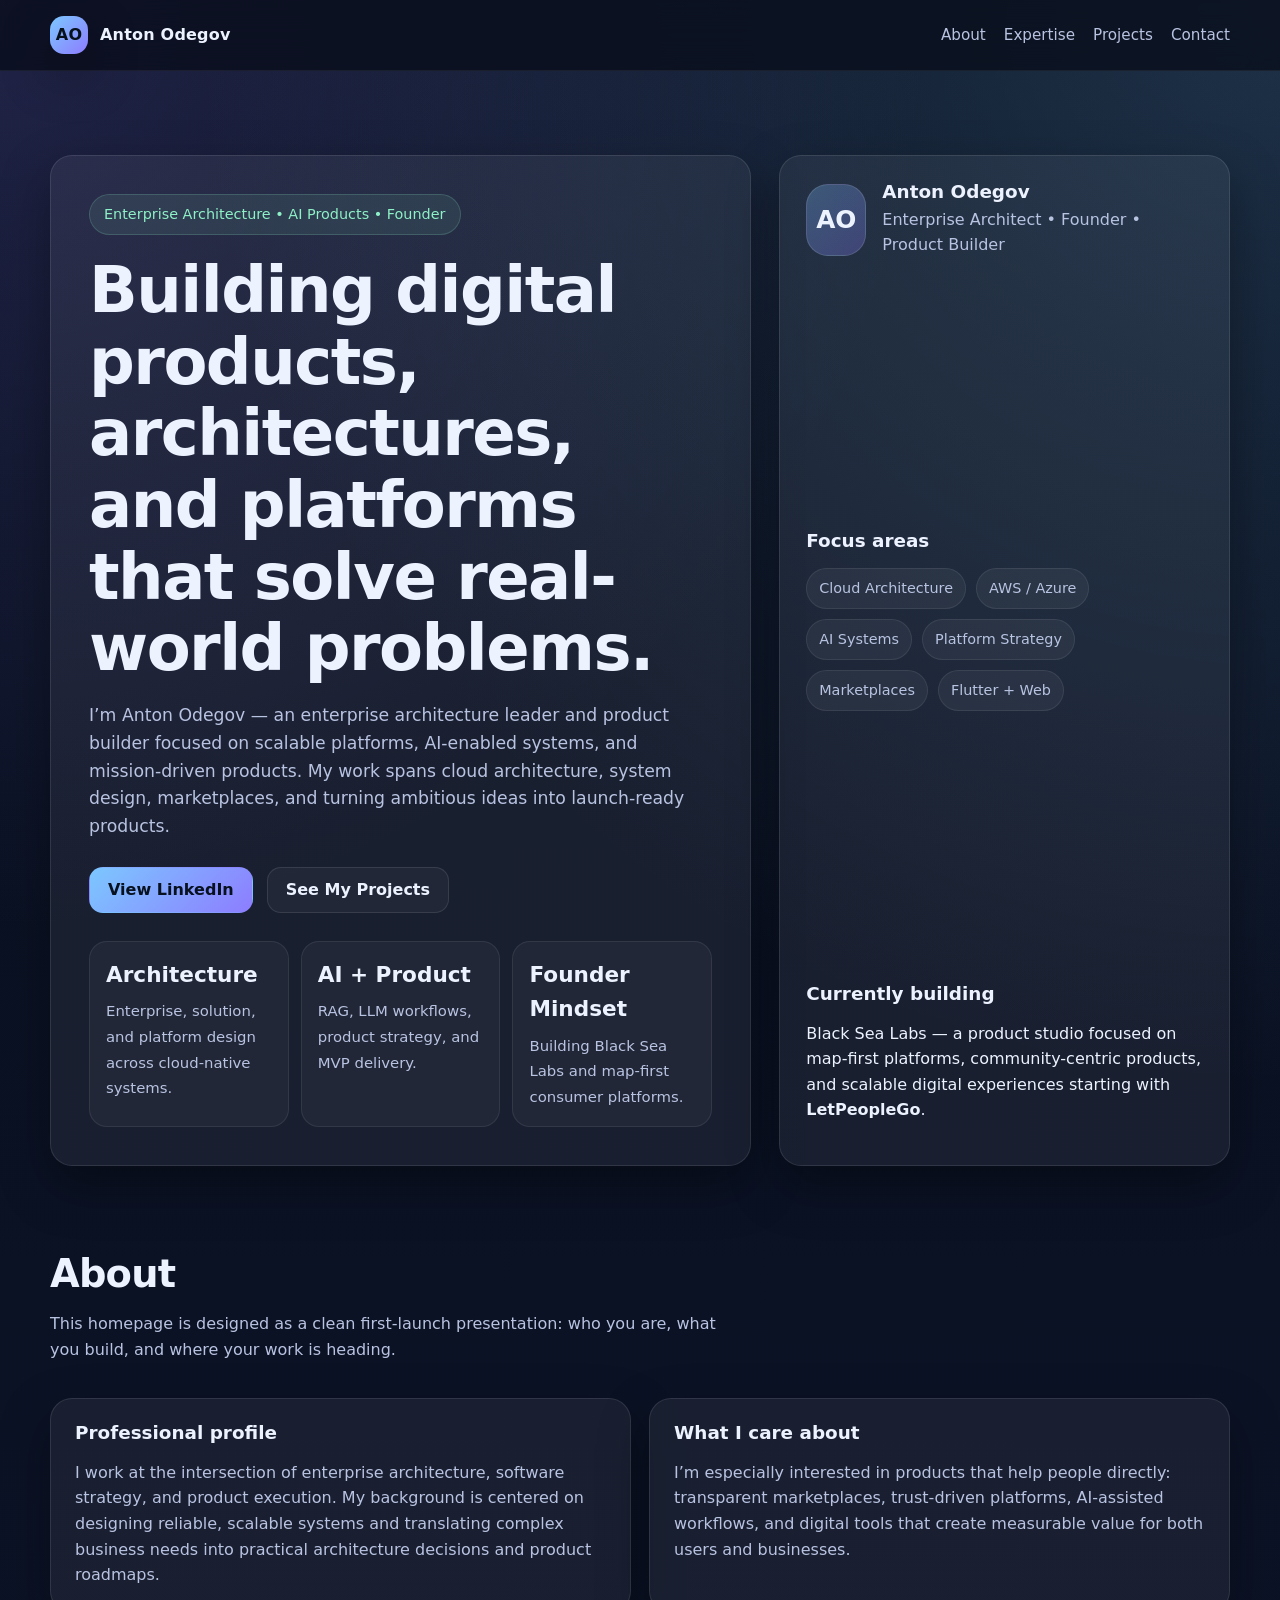
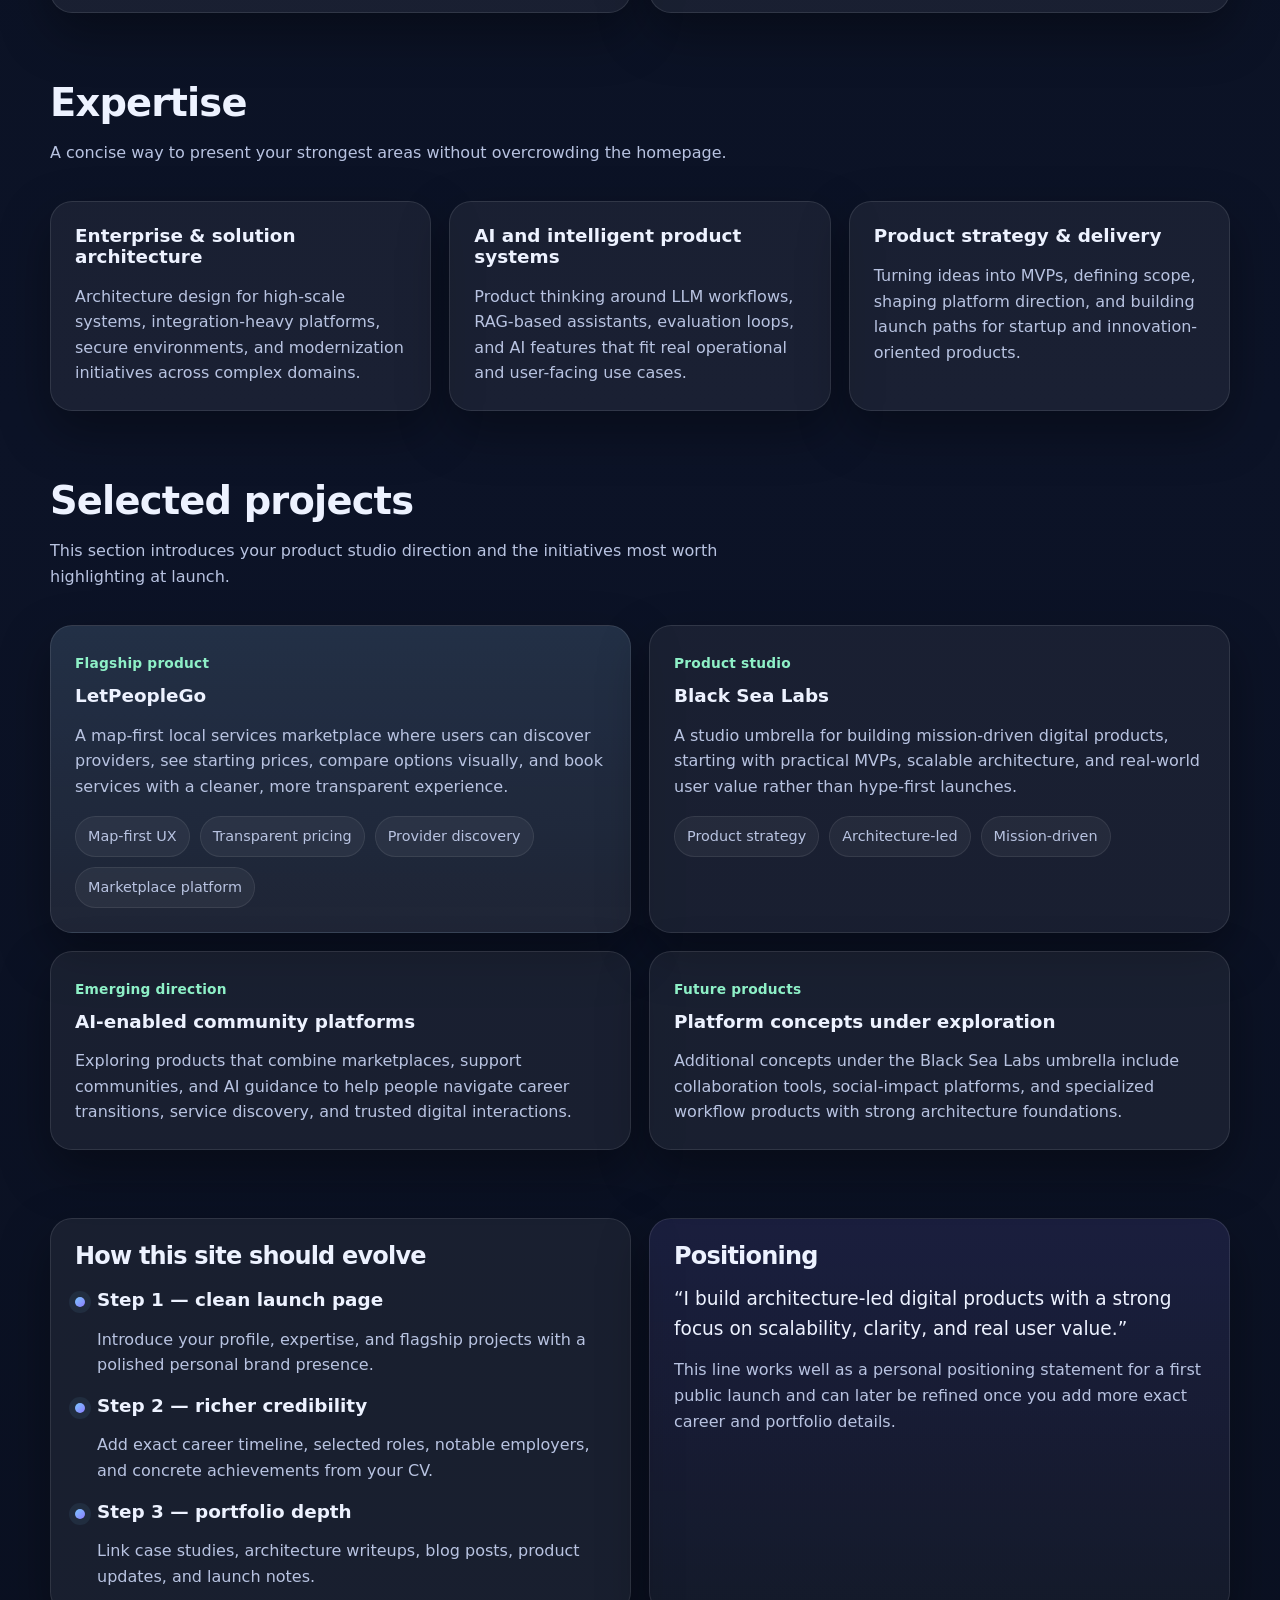
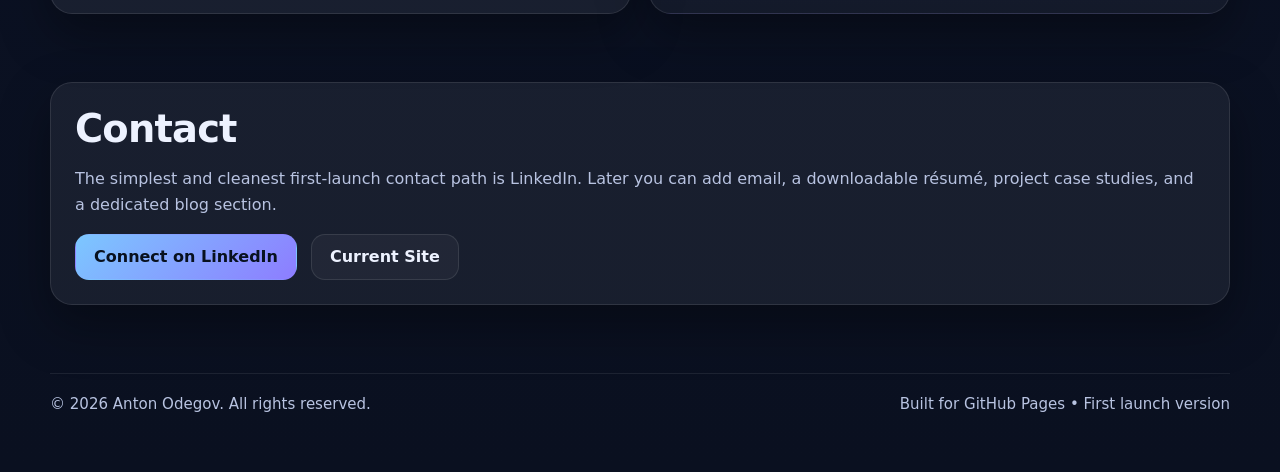
==== index.html @ 36c084df "Add files via upload init" ====
<!DOCTYPE html>
<html lang="en">
<head>
  <meta charset="UTF-8" />
  <meta name="viewport" content="width=device-width, initial-scale=1.0" />
  <title>Anton Odegov — Enterprise Architect • Founder • Product Builder</title>
  <meta name="description" content="Personal website of Anton Odegov — Enterprise Architect, product builder, and founder of Black Sea Labs." />
  <style>
    :root {
      --bg: #0b1020;
      --bg-soft: #111832;
      --card: rgba(255,255,255,0.06);
      --card-border: rgba(255,255,255,0.1);
      --text: #edf2ff;
      --muted: #b8c3e1;
      --accent: #7cc7ff;
      --accent-2: #8d7dff;
      --success: #8ef0c7;
      --shadow: 0 20px 50px rgba(0,0,0,0.35);
      --max: 1180px;
      --radius: 22px;
    }

    * { box-sizing: border-box; }
    html { scroll-behavior: smooth; }
    body {
      margin: 0;
      font-family: Inter, ui-sans-serif, system-ui, -apple-system, BlinkMacSystemFont, "Segoe UI", sans-serif;
      background:
        radial-gradient(circle at top right, rgba(124,199,255,0.18), transparent 28%),
        radial-gradient(circle at top left, rgba(141,125,255,0.18), transparent 24%),
        linear-gradient(180deg, #09101f 0%, #0c1327 55%, #0a1020 100%);
      color: var(--text);
      line-height: 1.6;
    }

    a { color: inherit; text-decoration: none; }
    img { max-width: 100%; display: block; }

    .wrap { width: min(var(--max), calc(100% - 32px)); margin: 0 auto; }

    .nav {
      position: sticky;
      top: 0;
      z-index: 30;
      backdrop-filter: blur(16px);
      background: rgba(8, 12, 24, 0.72);
      border-bottom: 1px solid rgba(255,255,255,0.06);
    }

    .nav-inner {
      display: flex;
      justify-content: space-between;
      align-items: center;
      padding: 16px 0;
      gap: 16px;
    }

    .brand {
      display: flex;
      align-items: center;
      gap: 12px;
      font-weight: 700;
      letter-spacing: 0.2px;
    }

    .brand-badge {
      width: 38px;
      height: 38px;
      border-radius: 14px;
      display: grid;
      place-items: center;
      background: linear-gradient(135deg, var(--accent), var(--accent-2));
      color: #06111c;
      font-weight: 900;
      box-shadow: var(--shadow);
    }

    .nav-links {
      display: flex;
      flex-wrap: wrap;
      gap: 18px;
      color: var(--muted);
      font-size: 0.95rem;
    }

    .hero {
      padding: 84px 0 52px;
    }

    .hero-grid {
      display: grid;
      grid-template-columns: 1.4fr 0.9fr;
      gap: 28px;
      align-items: stretch;
    }

    .hero-copy,
    .hero-card,
    .section-card,
    .project-card,
    .quote-card,
    .timeline,
    .contact-card {
      background: var(--card);
      border: 1px solid var(--card-border);
      border-radius: var(--radius);
      box-shadow: var(--shadow);
    }

    .hero-copy {
      padding: 38px;
    }

    .eyebrow {
      display: inline-flex;
      align-items: center;
      gap: 10px;
      padding: 8px 14px;
      border-radius: 999px;
      font-size: 0.9rem;
      color: var(--success);
      background: rgba(142,240,199,0.09);
      border: 1px solid rgba(142,240,199,0.18);
      margin-bottom: 20px;
    }

    h1, h2, h3 { line-height: 1.12; margin: 0 0 16px; }
    h1 { font-size: clamp(2.2rem, 5vw, 4.6rem); letter-spacing: -1.5px; }
    h2 { font-size: clamp(1.6rem, 3vw, 2.5rem); letter-spacing: -0.8px; }
    h3 { font-size: 1.15rem; }

    .lead {
      font-size: 1.08rem;
      color: var(--muted);
      max-width: 62ch;
      margin-bottom: 26px;
    }

    .cta-row {
      display: flex;
      flex-wrap: wrap;
      gap: 14px;
      margin-bottom: 28px;
    }

    .btn {
      display: inline-flex;
      align-items: center;
      justify-content: center;
      gap: 10px;
      min-height: 46px;
      padding: 0 18px;
      border-radius: 14px;
      font-weight: 650;
      transition: 0.22s ease;
      border: 1px solid transparent;
    }

    .btn-primary {
      background: linear-gradient(135deg, var(--accent), var(--accent-2));
      color: #08111f;
    }

    .btn-secondary {
      background: rgba(255,255,255,0.04);
      border-color: rgba(255,255,255,0.1);
      color: var(--text);
    }

    .btn:hover { transform: translateY(-2px); }

    .metric-row {
      display: grid;
      grid-template-columns: repeat(3, 1fr);
      gap: 12px;
    }

    .metric {
      padding: 16px;
      border-radius: 18px;
      background: rgba(255,255,255,0.04);
      border: 1px solid rgba(255,255,255,0.08);
    }

    .metric strong {
      display: block;
      font-size: 1.35rem;
      margin-bottom: 6px;
    }

    .metric span {
      color: var(--muted);
      font-size: 0.93rem;
    }

    .hero-card {
      padding: 26px;
      display: flex;
      flex-direction: column;
      gap: 18px;
      justify-content: space-between;
    }

    .profile-top {
      display: flex;
      align-items: center;
      gap: 16px;
    }

    .avatar {
      width: 72px;
      height: 72px;
      border-radius: 22px;
      display: grid;
      place-items: center;
      font-size: 1.55rem;
      font-weight: 800;
      background: linear-gradient(135deg, rgba(124,199,255,0.28), rgba(141,125,255,0.28));
      border: 1px solid rgba(255,255,255,0.12);
    }

    .muted { color: var(--muted); }

    .tag-list,
    .chips {
      display: flex;
      flex-wrap: wrap;
      gap: 10px;
    }

    .tag,
    .chip {
      padding: 8px 12px;
      border-radius: 999px;
      background: rgba(255,255,255,0.05);
      border: 1px solid rgba(255,255,255,0.08);
      color: var(--muted);
      font-size: 0.9rem;
    }

    section {
      padding: 34px 0;
    }

    .section-head {
      display: flex;
      justify-content: space-between;
      gap: 18px;
      align-items: end;
      margin-bottom: 20px;
    }

    .section-sub {
      max-width: 68ch;
      color: var(--muted);
    }

    .grid-3 {
      display: grid;
      grid-template-columns: repeat(3, 1fr);
      gap: 18px;
    }

    .grid-2 {
      display: grid;
      grid-template-columns: repeat(2, 1fr);
      gap: 18px;
    }

    .section-card,
    .project-card,
    .contact-card,
    .quote-card,
    .timeline {
      padding: 24px;
    }

    .section-card p,
    .project-card p,
    .contact-card p,
    .quote-card p,
    .timeline p {
      color: var(--muted);
      margin: 0;
    }

    .project-card.featured {
      background:
        linear-gradient(180deg, rgba(124,199,255,0.10), rgba(255,255,255,0.03)),
        rgba(255,255,255,0.05);
    }

    .project-card .project-type {
      display: inline-block;
      margin-bottom: 12px;
      color: var(--success);
      font-size: 0.86rem;
      font-weight: 700;
      letter-spacing: 0.2px;
    }

    .timeline-item {
      position: relative;
      padding-left: 22px;
      margin-bottom: 18px;
    }

    .timeline-item:last-child { margin-bottom: 0; }
    .timeline-item::before {
      content: "";
      position: absolute;
      left: 0;
      top: 7px;
      width: 10px;
      height: 10px;
      border-radius: 999px;
      background: linear-gradient(135deg, var(--accent), var(--accent-2));
      box-shadow: 0 0 0 6px rgba(124,199,255,0.08);
    }

    .quote-card {
      background: linear-gradient(180deg, rgba(141,125,255,0.12), rgba(255,255,255,0.04));
    }

    .quote {
      font-size: 1.16rem;
      color: var(--text) !important;
    }

    .footer {
      padding: 34px 0 56px;
      color: var(--muted);
      font-size: 0.94rem;
    }

    .footer-box {
      padding-top: 18px;
      border-top: 1px solid rgba(255,255,255,0.08);
      display: flex;
      justify-content: space-between;
      gap: 18px;
      flex-wrap: wrap;
    }

    @media (max-width: 980px) {
      .hero-grid,
      .grid-3,
      .grid-2 {
        grid-template-columns: 1fr;
      }

      .metric-row {
        grid-template-columns: 1fr;
      }

      .section-head {
        align-items: start;
        flex-direction: column;
      }
    }

    @media (max-width: 640px) {
      .hero { padding-top: 48px; }
      .hero-copy,
      .hero-card,
      .section-card,
      .project-card,
      .quote-card,
      .timeline,
      .contact-card { padding: 20px; }
      .nav-links { display: none; }
      .wrap { width: min(var(--max), calc(100% - 20px)); }
    }
  </style>
</head>
<body>
  <nav class="nav">
    <div class="wrap nav-inner">
      <a href="#top" class="brand">
        <span class="brand-badge">AO</span>
        <span>Anton Odegov</span>
      </a>
      <div class="nav-links">
        <a href="#about">About</a>
        <a href="#expertise">Expertise</a>
        <a href="#projects">Projects</a>
        <a href="#contact">Contact</a>
      </div>
    </div>
  </nav>

  <main id="top">
    <section class="hero">
      <div class="wrap hero-grid">
        <div class="hero-copy">
          <div class="eyebrow">Enterprise Architecture • AI Products • Founder</div>
          <h1>Building digital products, architectures, and platforms that solve real-world problems.</h1>
          <p class="lead">
            I’m Anton Odegov — an enterprise architecture leader and product builder focused on scalable platforms,
            AI-enabled systems, and mission-driven products. My work spans cloud architecture, system design,
            marketplaces, and turning ambitious ideas into launch-ready products.
          </p>
          <div class="cta-row">
            <a class="btn btn-primary" href="https://www.linkedin.com/in/anton-odegov/" target="_blank" rel="noreferrer">View LinkedIn</a>
            <a class="btn btn-secondary" href="#projects">See My Projects</a>
          </div>
          <div class="metric-row">
            <div class="metric">
              <strong>Architecture</strong>
              <span>Enterprise, solution, and platform design across cloud-native systems.</span>
            </div>
            <div class="metric">
              <strong>AI + Product</strong>
              <span>RAG, LLM workflows, product strategy, and MVP delivery.</span>
            </div>
            <div class="metric">
              <strong>Founder Mindset</strong>
              <span>Building Black Sea Labs and map-first consumer platforms.</span>
            </div>
          </div>
        </div>

        <aside class="hero-card">
          <div>
            <div class="profile-top">
              <div class="avatar">AO</div>
              <div>
                <h3 style="margin-bottom:4px;">Anton Odegov</h3>
                <div class="muted">Enterprise Architect • Founder • Product Builder</div>
              </div>
            </div>
          </div>

          <div>
            <h3>Focus areas</h3>
            <div class="tag-list">
              <span class="tag">Cloud Architecture</span>
              <span class="tag">AWS / Azure</span>
              <span class="tag">AI Systems</span>
              <span class="tag">Platform Strategy</span>
              <span class="tag">Marketplaces</span>
              <span class="tag">Flutter + Web</span>
            </div>
          </div>

          <div>
            <h3>Currently building</h3>
            <p>
              Black Sea Labs — a product studio focused on map-first platforms, community-centric products,
              and scalable digital experiences starting with <strong>LetPeopleGo</strong>.
            </p>
          </div>
        </aside>
      </div>
    </section>

    <section id="about">
      <div class="wrap">
        <div class="section-head">
          <div>
            <h2>About</h2>
            <p class="section-sub">
              This homepage is designed as a clean first-launch presentation: who you are, what you build,
              and where your work is heading.
            </p>
          </div>
        </div>

        <div class="grid-2">
          <div class="section-card">
            <h3>Professional profile</h3>
            <p>
              I work at the intersection of enterprise architecture, software strategy, and product execution.
              My background is centered on designing reliable, scalable systems and translating complex business
              needs into practical architecture decisions and product roadmaps.
            </p>
          </div>
          <div class="section-card">
            <h3>What I care about</h3>
            <p>
              I’m especially interested in products that help people directly: transparent marketplaces,
              trust-driven platforms, AI-assisted workflows, and digital tools that create measurable value
              for both users and businesses.
            </p>
          </div>
        </div>
      </div>
    </section>

    <section id="expertise">
      <div class="wrap">
        <div class="section-head">
          <div>
            <h2>Expertise</h2>
            <p class="section-sub">
              A concise way to present your strongest areas without overcrowding the homepage.
            </p>
          </div>
        </div>

        <div class="grid-3">
          <div class="section-card">
            <h3>Enterprise & solution architecture</h3>
            <p>
              Architecture design for high-scale systems, integration-heavy platforms, secure environments,
              and modernization initiatives across complex domains.
            </p>
          </div>
          <div class="section-card">
            <h3>AI and intelligent product systems</h3>
            <p>
              Product thinking around LLM workflows, RAG-based assistants, evaluation loops, and AI features
              that fit real operational and user-facing use cases.
            </p>
          </div>
          <div class="section-card">
            <h3>Product strategy & delivery</h3>
            <p>
              Turning ideas into MVPs, defining scope, shaping platform direction, and building launch paths
              for startup and innovation-oriented products.
            </p>
          </div>
        </div>
      </div>
    </section>

    <section id="projects">
      <div class="wrap">
        <div class="section-head">
          <div>
            <h2>Selected projects</h2>
            <p class="section-sub">
              This section introduces your product studio direction and the initiatives most worth highlighting
              at launch.
            </p>
          </div>
        </div>

        <div class="grid-2">
          <article class="project-card featured">
            <span class="project-type">Flagship product</span>
            <h3>LetPeopleGo</h3>
            <p>
              A map-first local services marketplace where users can discover providers, see starting prices,
              compare options visually, and book services with a cleaner, more transparent experience.
            </p>
            <div class="chips" style="margin-top:16px;">
              <span class="chip">Map-first UX</span>
              <span class="chip">Transparent pricing</span>
              <span class="chip">Provider discovery</span>
              <span class="chip">Marketplace platform</span>
            </div>
          </article>

          <article class="project-card">
            <span class="project-type">Product studio</span>
            <h3>Black Sea Labs</h3>
            <p>
              A studio umbrella for building mission-driven digital products, starting with practical MVPs,
              scalable architecture, and real-world user value rather than hype-first launches.
            </p>
            <div class="chips" style="margin-top:16px;">
              <span class="chip">Product strategy</span>
              <span class="chip">Architecture-led</span>
              <span class="chip">Mission-driven</span>
            </div>
          </article>

          <article class="project-card">
            <span class="project-type">Emerging direction</span>
            <h3>AI-enabled community platforms</h3>
            <p>
              Exploring products that combine marketplaces, support communities, and AI guidance to help people
              navigate career transitions, service discovery, and trusted digital interactions.
            </p>
          </article>

          <article class="project-card">
            <span class="project-type">Future products</span>
            <h3>Platform concepts under exploration</h3>
            <p>
              Additional concepts under the Black Sea Labs umbrella include collaboration tools, social-impact
              platforms, and specialized workflow products with strong architecture foundations.
            </p>
          </article>
        </div>
      </div>
    </section>

    <section>
      <div class="wrap grid-2">
        <div class="timeline">
          <h2 style="font-size:1.5rem; margin-bottom:20px;">How this site should evolve</h2>
          <div class="timeline-item">
            <h3>Step 1 — clean launch page</h3>
            <p>Introduce your profile, expertise, and flagship projects with a polished personal brand presence.</p>
          </div>
          <div class="timeline-item">
            <h3>Step 2 — richer credibility</h3>
            <p>Add exact career timeline, selected roles, notable employers, and concrete achievements from your CV.</p>
          </div>
          <div class="timeline-item">
            <h3>Step 3 — portfolio depth</h3>
            <p>Link case studies, architecture writeups, blog posts, product updates, and launch notes.</p>
          </div>
        </div>

        <div class="quote-card">
          <h2 style="font-size:1.5rem; margin-bottom:14px;">Positioning</h2>
          <p class="quote">
            “I build architecture-led digital products with a strong focus on scalability, clarity, and real user value.”
          </p>
          <p style="margin-top:14px;">
            This line works well as a personal positioning statement for a first public launch and can later be refined
            once you add more exact career and portfolio details.
          </p>
        </div>
      </div>
    </section>

    <section id="contact">
      <div class="wrap">
        <div class="contact-card">
          <h2>Contact</h2>
          <p style="margin-bottom:16px;">
            The simplest and cleanest first-launch contact path is LinkedIn. Later you can add email,
            a downloadable résumé, project case studies, and a dedicated blog section.
          </p>
          <div class="cta-row" style="margin-bottom:0;">
            <a class="btn btn-primary" href="https://www.linkedin.com/in/anton-odegov/" target="_blank" rel="noreferrer">Connect on LinkedIn</a>
            <a class="btn btn-secondary" href="https://mcblacksea.github.io/" target="_blank" rel="noreferrer">Current Site</a>
          </div>
        </div>
      </div>
    </section>
  </main>

  <footer class="footer">
    <div class="wrap footer-box">
      <div>© 2026 Anton Odegov. All rights reserved.</div>
      <div>Built for GitHub Pages • First launch version</div>
    </div>
  </footer>
</body>
</html>
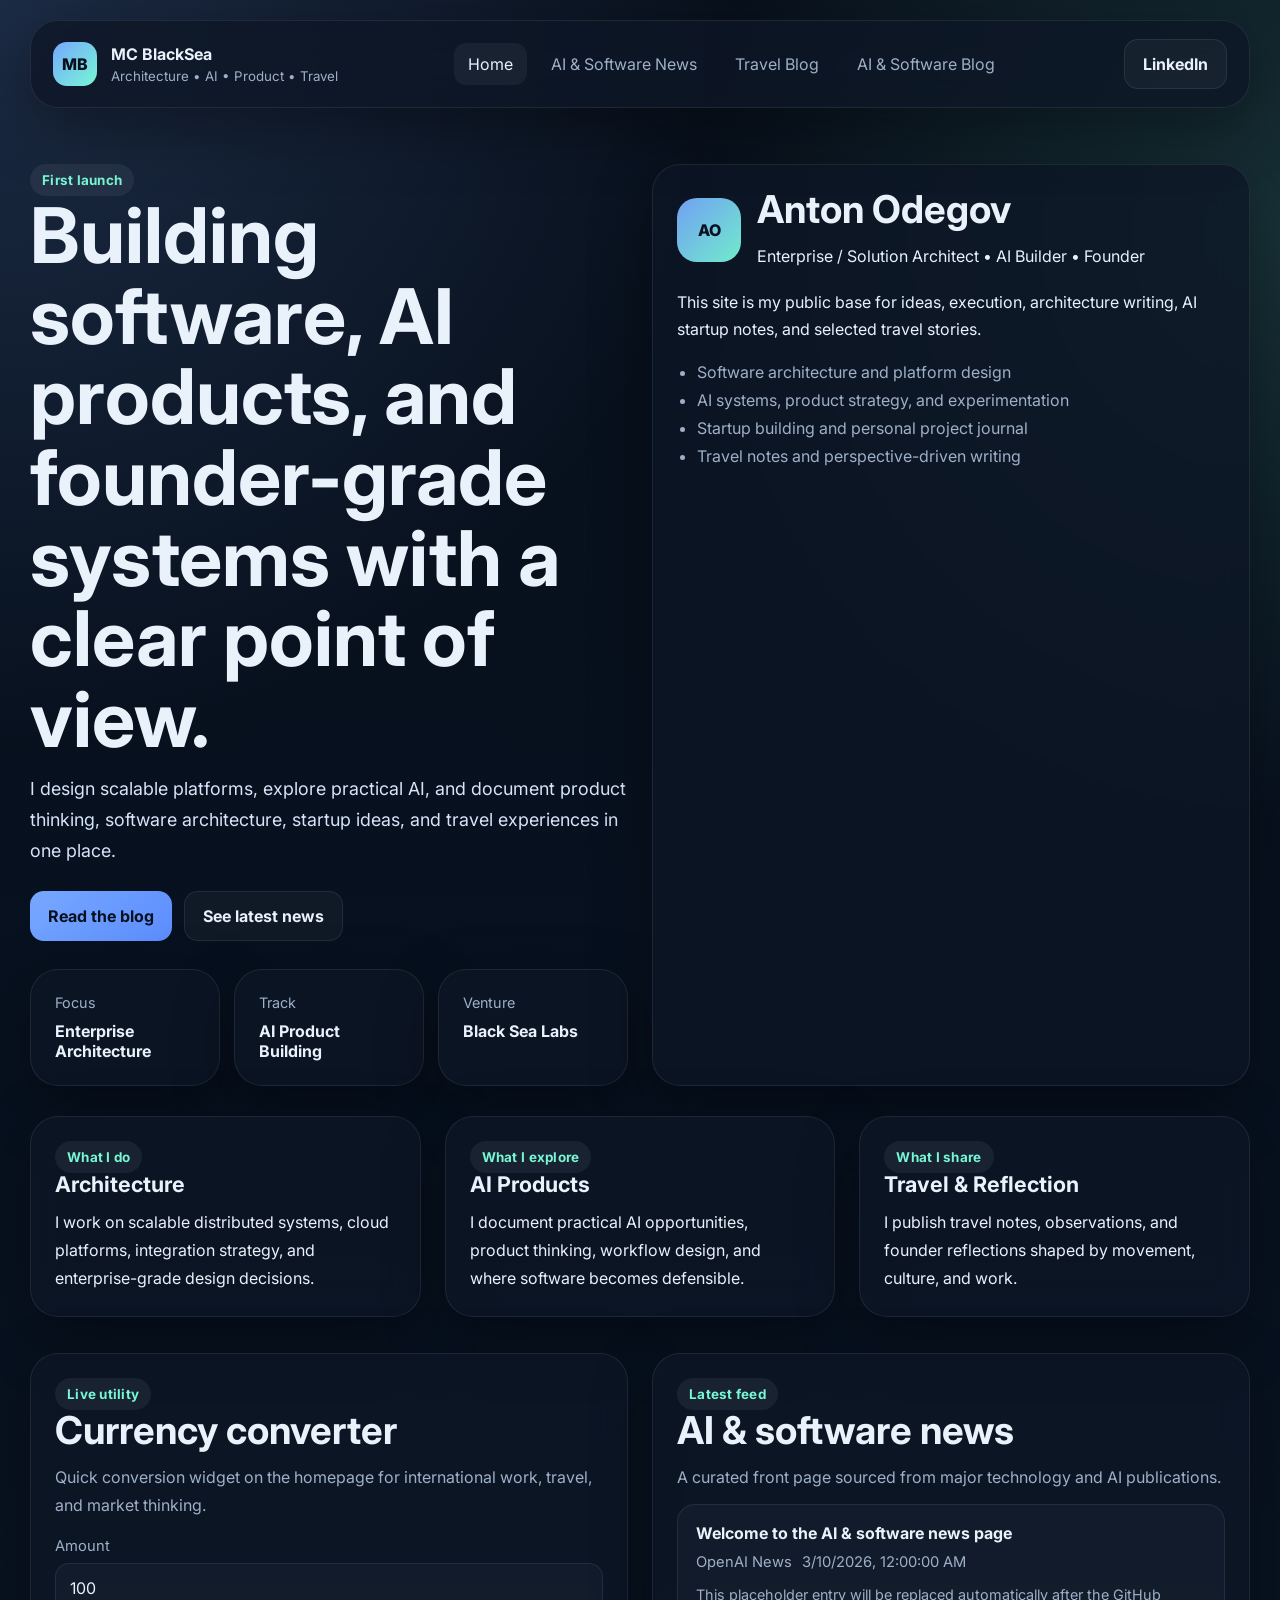
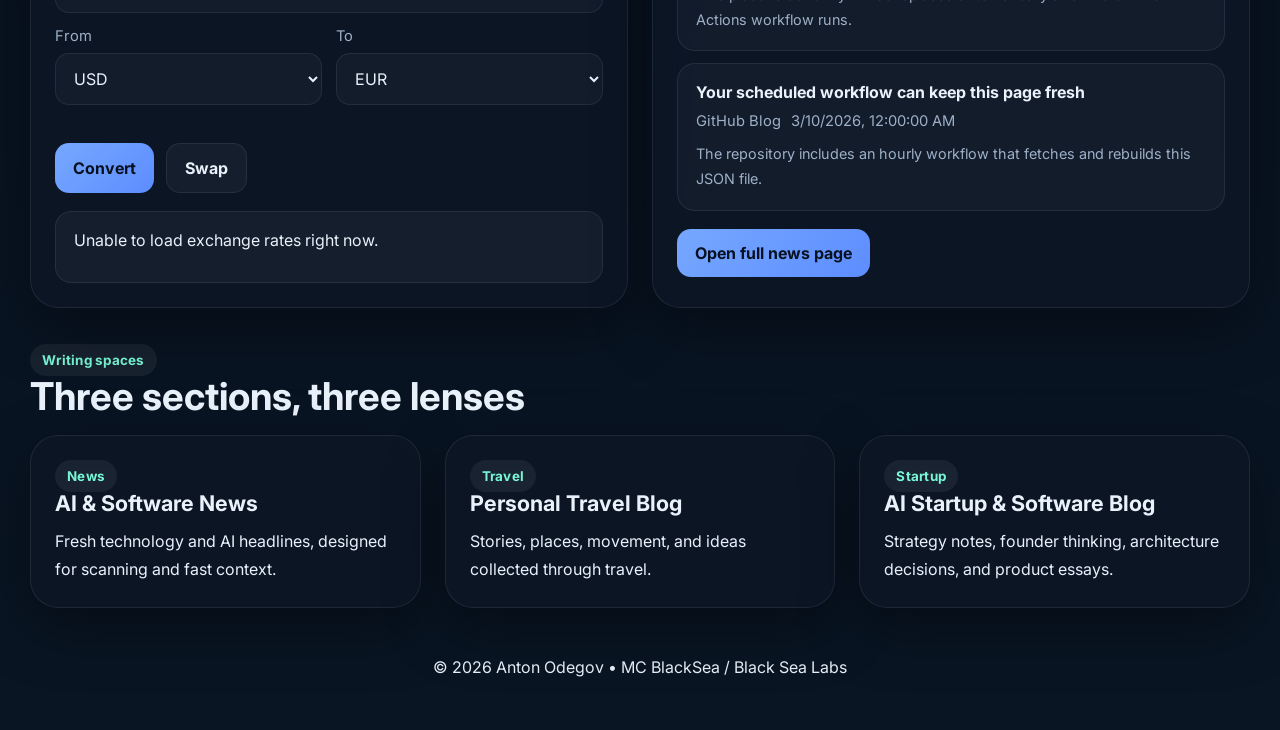
==== commit 3a6db0b3: "Add files via upload Pages updates" ====
--- a/index.html
+++ b/index.html
@@ -3,644 +3,161 @@
 <head>
   <meta charset="UTF-8" />
   <meta name="viewport" content="width=device-width, initial-scale=1.0" />
-  <title>Anton Odegov — Enterprise Architect • Founder • Product Builder</title>
-  <meta name="description" content="Personal website of Anton Odegov — Enterprise Architect, product builder, and founder of Black Sea Labs." />
-  <style>
-    :root {
-      --bg: #0b1020;
-      --bg-soft: #111832;
-      --card: rgba(255,255,255,0.06);
-      --card-border: rgba(255,255,255,0.1);
-      --text: #edf2ff;
-      --muted: #b8c3e1;
-      --accent: #7cc7ff;
-      --accent-2: #8d7dff;
-      --success: #8ef0c7;
-      --shadow: 0 20px 50px rgba(0,0,0,0.35);
-      --max: 1180px;
-      --radius: 22px;
-    }
-
-    * { box-sizing: border-box; }
-    html { scroll-behavior: smooth; }
-    body {
-      margin: 0;
-      font-family: Inter, ui-sans-serif, system-ui, -apple-system, BlinkMacSystemFont, "Segoe UI", sans-serif;
-      background:
-        radial-gradient(circle at top right, rgba(124,199,255,0.18), transparent 28%),
-        radial-gradient(circle at top left, rgba(141,125,255,0.18), transparent 24%),
-        linear-gradient(180deg, #09101f 0%, #0c1327 55%, #0a1020 100%);
-      color: var(--text);
-      line-height: 1.6;
-    }
-
-    a { color: inherit; text-decoration: none; }
-    img { max-width: 100%; display: block; }
-
-    .wrap { width: min(var(--max), calc(100% - 32px)); margin: 0 auto; }
-
-    .nav {
-      position: sticky;
-      top: 0;
-      z-index: 30;
-      backdrop-filter: blur(16px);
-      background: rgba(8, 12, 24, 0.72);
-      border-bottom: 1px solid rgba(255,255,255,0.06);
-    }
-
-    .nav-inner {
-      display: flex;
-      justify-content: space-between;
-      align-items: center;
-      padding: 16px 0;
-      gap: 16px;
-    }
-
-    .brand {
-      display: flex;
-      align-items: center;
-      gap: 12px;
-      font-weight: 700;
-      letter-spacing: 0.2px;
-    }
-
-    .brand-badge {
-      width: 38px;
-      height: 38px;
-      border-radius: 14px;
-      display: grid;
-      place-items: center;
-      background: linear-gradient(135deg, var(--accent), var(--accent-2));
-      color: #06111c;
-      font-weight: 900;
-      box-shadow: var(--shadow);
-    }
-
-    .nav-links {
-      display: flex;
-      flex-wrap: wrap;
-      gap: 18px;
-      color: var(--muted);
-      font-size: 0.95rem;
-    }
-
-    .hero {
-      padding: 84px 0 52px;
-    }
-
-    .hero-grid {
-      display: grid;
-      grid-template-columns: 1.4fr 0.9fr;
-      gap: 28px;
-      align-items: stretch;
-    }
-
-    .hero-copy,
-    .hero-card,
-    .section-card,
-    .project-card,
-    .quote-card,
-    .timeline,
-    .contact-card {
-      background: var(--card);
-      border: 1px solid var(--card-border);
-      border-radius: var(--radius);
-      box-shadow: var(--shadow);
-    }
-
-    .hero-copy {
-      padding: 38px;
-    }
-
-    .eyebrow {
-      display: inline-flex;
-      align-items: center;
-      gap: 10px;
-      padding: 8px 14px;
-      border-radius: 999px;
-      font-size: 0.9rem;
-      color: var(--success);
-      background: rgba(142,240,199,0.09);
-      border: 1px solid rgba(142,240,199,0.18);
-      margin-bottom: 20px;
-    }
-
-    h1, h2, h3 { line-height: 1.12; margin: 0 0 16px; }
-    h1 { font-size: clamp(2.2rem, 5vw, 4.6rem); letter-spacing: -1.5px; }
-    h2 { font-size: clamp(1.6rem, 3vw, 2.5rem); letter-spacing: -0.8px; }
-    h3 { font-size: 1.15rem; }
-
-    .lead {
-      font-size: 1.08rem;
-      color: var(--muted);
-      max-width: 62ch;
-      margin-bottom: 26px;
-    }
-
-    .cta-row {
-      display: flex;
-      flex-wrap: wrap;
-      gap: 14px;
-      margin-bottom: 28px;
-    }
-
-    .btn {
-      display: inline-flex;
-      align-items: center;
-      justify-content: center;
-      gap: 10px;
-      min-height: 46px;
-      padding: 0 18px;
-      border-radius: 14px;
-      font-weight: 650;
-      transition: 0.22s ease;
-      border: 1px solid transparent;
-    }
-
-    .btn-primary {
-      background: linear-gradient(135deg, var(--accent), var(--accent-2));
-      color: #08111f;
-    }
-
-    .btn-secondary {
-      background: rgba(255,255,255,0.04);
-      border-color: rgba(255,255,255,0.1);
-      color: var(--text);
-    }
-
-    .btn:hover { transform: translateY(-2px); }
-
-    .metric-row {
-      display: grid;
-      grid-template-columns: repeat(3, 1fr);
-      gap: 12px;
-    }
-
-    .metric {
-      padding: 16px;
-      border-radius: 18px;
-      background: rgba(255,255,255,0.04);
-      border: 1px solid rgba(255,255,255,0.08);
-    }
-
-    .metric strong {
-      display: block;
-      font-size: 1.35rem;
-      margin-bottom: 6px;
-    }
-
-    .metric span {
-      color: var(--muted);
-      font-size: 0.93rem;
-    }
-
-    .hero-card {
-      padding: 26px;
-      display: flex;
-      flex-direction: column;
-      gap: 18px;
-      justify-content: space-between;
-    }
-
-    .profile-top {
-      display: flex;
-      align-items: center;
-      gap: 16px;
-    }
-
-    .avatar {
-      width: 72px;
-      height: 72px;
-      border-radius: 22px;
-      display: grid;
-      place-items: center;
-      font-size: 1.55rem;
-      font-weight: 800;
-      background: linear-gradient(135deg, rgba(124,199,255,0.28), rgba(141,125,255,0.28));
-      border: 1px solid rgba(255,255,255,0.12);
-    }
-
-    .muted { color: var(--muted); }
-
-    .tag-list,
-    .chips {
-      display: flex;
-      flex-wrap: wrap;
-      gap: 10px;
-    }
-
-    .tag,
-    .chip {
-      padding: 8px 12px;
-      border-radius: 999px;
-      background: rgba(255,255,255,0.05);
-      border: 1px solid rgba(255,255,255,0.08);
-      color: var(--muted);
-      font-size: 0.9rem;
-    }
-
-    section {
-      padding: 34px 0;
-    }
-
-    .section-head {
-      display: flex;
-      justify-content: space-between;
-      gap: 18px;
-      align-items: end;
-      margin-bottom: 20px;
-    }
-
-    .section-sub {
-      max-width: 68ch;
-      color: var(--muted);
-    }
-
-    .grid-3 {
-      display: grid;
-      grid-template-columns: repeat(3, 1fr);
-      gap: 18px;
-    }
-
-    .grid-2 {
-      display: grid;
-      grid-template-columns: repeat(2, 1fr);
-      gap: 18px;
-    }
-
-    .section-card,
-    .project-card,
-    .contact-card,
-    .quote-card,
-    .timeline {
-      padding: 24px;
-    }
-
-    .section-card p,
-    .project-card p,
-    .contact-card p,
-    .quote-card p,
-    .timeline p {
-      color: var(--muted);
-      margin: 0;
-    }
-
-    .project-card.featured {
-      background:
-        linear-gradient(180deg, rgba(124,199,255,0.10), rgba(255,255,255,0.03)),
-        rgba(255,255,255,0.05);
-    }
-
-    .project-card .project-type {
-      display: inline-block;
-      margin-bottom: 12px;
-      color: var(--success);
-      font-size: 0.86rem;
-      font-weight: 700;
-      letter-spacing: 0.2px;
-    }
-
-    .timeline-item {
-      position: relative;
-      padding-left: 22px;
-      margin-bottom: 18px;
-    }
-
-    .timeline-item:last-child { margin-bottom: 0; }
-    .timeline-item::before {
-      content: "";
-      position: absolute;
-      left: 0;
-      top: 7px;
-      width: 10px;
-      height: 10px;
-      border-radius: 999px;
-      background: linear-gradient(135deg, var(--accent), var(--accent-2));
-      box-shadow: 0 0 0 6px rgba(124,199,255,0.08);
-    }
-
-    .quote-card {
-      background: linear-gradient(180deg, rgba(141,125,255,0.12), rgba(255,255,255,0.04));
-    }
-
-    .quote {
-      font-size: 1.16rem;
-      color: var(--text) !important;
-    }
-
-    .footer {
-      padding: 34px 0 56px;
-      color: var(--muted);
-      font-size: 0.94rem;
-    }
-
-    .footer-box {
-      padding-top: 18px;
-      border-top: 1px solid rgba(255,255,255,0.08);
-      display: flex;
-      justify-content: space-between;
-      gap: 18px;
-      flex-wrap: wrap;
-    }
-
-    @media (max-width: 980px) {
-      .hero-grid,
-      .grid-3,
-      .grid-2 {
-        grid-template-columns: 1fr;
-      }
-
-      .metric-row {
-        grid-template-columns: 1fr;
-      }
-
-      .section-head {
-        align-items: start;
-        flex-direction: column;
-      }
-    }
-
-    @media (max-width: 640px) {
-      .hero { padding-top: 48px; }
-      .hero-copy,
-      .hero-card,
-      .section-card,
-      .project-card,
-      .quote-card,
-      .timeline,
-      .contact-card { padding: 20px; }
-      .nav-links { display: none; }
-      .wrap { width: min(var(--max), calc(100% - 20px)); }
-    }
-  </style>
+  <title>Anton Odegov | Architect, AI Builder, Founder</title>
+  <meta name="description" content="Personal website of Anton Odegov — enterprise architecture, AI products, software strategy, travel notes, and startup thinking." />
+  <link rel="preconnect" href="https://fonts.googleapis.com">
+  <link rel="preconnect" href="https://fonts.gstatic.com" crossorigin>
+  <link href="https://fonts.googleapis.com/css2?family=Inter:wght@400;500;600;700;800&display=swap" rel="stylesheet">
+  <link rel="stylesheet" href="assets/styles.css" />
 </head>
 <body>
-  <nav class="nav">
-    <div class="wrap nav-inner">
-      <a href="#top" class="brand">
-        <span class="brand-badge">AO</span>
-        <span>Anton Odegov</span>
+  <div class="site-shell">
+    <header class="site-header glass">
+      <a class="brand" href="index.html">
+        <span class="brand-mark">MB</span>
+        <span>
+          <strong>MC BlackSea</strong>
+          <small>Architecture • AI • Product • Travel</small>
+        </span>
       </a>
-      <div class="nav-links">
-        <a href="#about">About</a>
-        <a href="#expertise">Expertise</a>
-        <a href="#projects">Projects</a>
-        <a href="#contact">Contact</a>
-      </div>
-    </div>
-  </nav>
+      <nav class="main-nav">
+        <a href="index.html" class="active">Home</a>
+        <a href="news.html">AI & Software News</a>
+        <a href="travel.html">Travel Blog</a>
+        <a href="startup.html">AI & Software Blog</a>
+      </nav>
+      <a class="button button-ghost" href="https://www.linkedin.com/in/anton-odegov/" target="_blank" rel="noreferrer">LinkedIn</a>
+    </header>
 
-  <main id="top">
-    <section class="hero">
-      <div class="wrap hero-grid">
-        <div class="hero-copy">
-          <div class="eyebrow">Enterprise Architecture • AI Products • Founder</div>
-          <h1>Building digital products, architectures, and platforms that solve real-world problems.</h1>
+    <main>
+      <section class="hero grid-2">
+        <div>
+          <div class="eyebrow">First launch</div>
+          <h1>Building software, AI products, and founder-grade systems with a clear point of view.</h1>
           <p class="lead">
-            I’m Anton Odegov — an enterprise architecture leader and product builder focused on scalable platforms,
-            AI-enabled systems, and mission-driven products. My work spans cloud architecture, system design,
-            marketplaces, and turning ambitious ideas into launch-ready products.
+            I design scalable platforms, explore practical AI, and document product thinking, software architecture,
+            startup ideas, and travel experiences in one place.
           </p>
-          <div class="cta-row">
-            <a class="btn btn-primary" href="https://www.linkedin.com/in/anton-odegov/" target="_blank" rel="noreferrer">View LinkedIn</a>
-            <a class="btn btn-secondary" href="#projects">See My Projects</a>
+          <div class="hero-actions">
+            <a class="button" href="startup.html">Read the blog</a>
+            <a class="button button-ghost" href="news.html">See latest news</a>
           </div>
-          <div class="metric-row">
-            <div class="metric">
-              <strong>Architecture</strong>
-              <span>Enterprise, solution, and platform design across cloud-native systems.</span>
-            </div>
-            <div class="metric">
-              <strong>AI + Product</strong>
-              <span>RAG, LLM workflows, product strategy, and MVP delivery.</span>
-            </div>
-            <div class="metric">
-              <strong>Founder Mindset</strong>
-              <span>Building Black Sea Labs and map-first consumer platforms.</span>
+          <div class="hero-metrics">
+            <div class="metric-card glass"><span>Focus</span><strong>Enterprise Architecture</strong></div>
+            <div class="metric-card glass"><span>Track</span><strong>AI Product Building</strong></div>
+            <div class="metric-card glass"><span>Venture</span><strong>Black Sea Labs</strong></div>
+          </div>
+        </div>
+        <aside class="profile-card glass">
+          <div class="profile-top">
+            <div class="avatar">AO</div>
+            <div>
+              <h2>Anton Odegov</h2>
+              <p>Enterprise / Solution Architect • AI Builder • Founder</p>
             </div>
           </div>
-        </div>
+          <p>
+            This site is my public base for ideas, execution, architecture writing, AI startup notes, and selected travel stories.
+          </p>
+          <ul class="check-list">
+            <li>Software architecture and platform design</li>
+            <li>AI systems, product strategy, and experimentation</li>
+            <li>Startup building and personal project journal</li>
+            <li>Travel notes and perspective-driven writing</li>
+          </ul>
+        </aside>
+      </section>
 
-        <aside class="hero-card">
-          <div>
-            <div class="profile-top">
-              <div class="avatar">AO</div>
-              <div>
-                <h3 style="margin-bottom:4px;">Anton Odegov</h3>
-                <div class="muted">Enterprise Architect • Founder • Product Builder</div>
+      <section class="section grid-3">
+        <article class="card glass feature-card">
+          <div class="card-kicker">What I do</div>
+          <h3>Architecture</h3>
+          <p>I work on scalable distributed systems, cloud platforms, integration strategy, and enterprise-grade design decisions.</p>
+        </article>
+        <article class="card glass feature-card">
+          <div class="card-kicker">What I explore</div>
+          <h3>AI Products</h3>
+          <p>I document practical AI opportunities, product thinking, workflow design, and where software becomes defensible.</p>
+        </article>
+        <article class="card glass feature-card">
+          <div class="card-kicker">What I share</div>
+          <h3>Travel & Reflection</h3>
+          <p>I publish travel notes, observations, and founder reflections shaped by movement, culture, and work.</p>
+        </article>
+      </section>
+
+      <section class="section grid-2">
+        <article class="card glass">
+          <div class="card-kicker">Live utility</div>
+          <h2>Currency converter</h2>
+          <p class="muted">Quick conversion widget on the homepage for international work, travel, and market thinking.</p>
+          <form id="converter-form" class="converter-form">
+            <div class="field-group">
+              <label for="amount">Amount</label>
+              <input id="amount" type="number" value="100" min="0" step="0.01" />
+            </div>
+            <div class="field-row">
+              <div class="field-group">
+                <label for="fromCurrency">From</label>
+                <select id="fromCurrency"></select>
+              </div>
+              <div class="field-group">
+                <label for="toCurrency">To</label>
+                <select id="toCurrency"></select>
               </div>
             </div>
+            <div class="button-row">
+              <button class="button" type="submit">Convert</button>
+              <button class="button button-ghost" id="swapCurrencies" type="button">Swap</button>
+            </div>
+          </form>
+          <div id="converterResult" class="result-box">Loading latest rates…</div>
+          <p class="small muted" id="converterMeta"></p>
+        </article>
+
+        <article class="card glass">
+          <div class="card-kicker">Latest feed</div>
+          <h2>AI & software news</h2>
+          <p class="muted">A curated front page sourced from major technology and AI publications.</p>
+          <div id="newsPreview" class="news-preview-list"></div>
+          <div class="button-row top-gap">
+            <a class="button" href="news.html">Open full news page</a>
           </div>
+        </article>
+      </section>
 
-          <div>
-            <h3>Focus areas</h3>
-            <div class="tag-list">
-              <span class="tag">Cloud Architecture</span>
-              <span class="tag">AWS / Azure</span>
-              <span class="tag">AI Systems</span>
-              <span class="tag">Platform Strategy</span>
-              <span class="tag">Marketplaces</span>
-              <span class="tag">Flutter + Web</span>
-            </div>
-          </div>
-
-          <div>
-            <h3>Currently building</h3>
-            <p>
-              Black Sea Labs — a product studio focused on map-first platforms, community-centric products,
-              and scalable digital experiences starting with <strong>LetPeopleGo</strong>.
-            </p>
-          </div>
-        </aside>
-      </div>
-    </section>
-
-    <section id="about">
-      <div class="wrap">
+      <section class="section">
         <div class="section-head">
           <div>
-            <h2>About</h2>
-            <p class="section-sub">
-              This homepage is designed as a clean first-launch presentation: who you are, what you build,
-              and where your work is heading.
-            </p>
+            <div class="eyebrow">Writing spaces</div>
+            <h2>Three sections, three lenses</h2>
           </div>
         </div>
+        <div class="grid-3">
+          <a class="card glass page-tile" href="news.html">
+            <span class="tile-tag">News</span>
+            <h3>AI & Software News</h3>
+            <p>Fresh technology and AI headlines, designed for scanning and fast context.</p>
+          </a>
+          <a class="card glass page-tile" href="travel.html">
+            <span class="tile-tag">Travel</span>
+            <h3>Personal Travel Blog</h3>
+            <p>Stories, places, movement, and ideas collected through travel.</p>
+          </a>
+          <a class="card glass page-tile" href="startup.html">
+            <span class="tile-tag">Startup</span>
+            <h3>AI Startup & Software Blog</h3>
+            <p>Strategy notes, founder thinking, architecture decisions, and product essays.</p>
+          </a>
+        </div>
+      </section>
+    </main>
 
-        <div class="grid-2">
-          <div class="section-card">
-            <h3>Professional profile</h3>
-            <p>
-              I work at the intersection of enterprise architecture, software strategy, and product execution.
-              My background is centered on designing reliable, scalable systems and translating complex business
-              needs into practical architecture decisions and product roadmaps.
-            </p>
-          </div>
-          <div class="section-card">
-            <h3>What I care about</h3>
-            <p>
-              I’m especially interested in products that help people directly: transparent marketplaces,
-              trust-driven platforms, AI-assisted workflows, and digital tools that create measurable value
-              for both users and businesses.
-            </p>
-          </div>
-        </div>
-      </div>
-    </section>
+    <footer class="site-footer">
+      <p>© <span id="year"></span> Anton Odegov • MC BlackSea / Black Sea Labs</p>
+    </footer>
+  </div>
 
-    <section id="expertise">
-      <div class="wrap">
-        <div class="section-head">
-          <div>
-            <h2>Expertise</h2>
-            <p class="section-sub">
-              A concise way to present your strongest areas without overcrowding the homepage.
-            </p>
-          </div>
-        </div>
-
-        <div class="grid-3">
-          <div class="section-card">
-            <h3>Enterprise & solution architecture</h3>
-            <p>
-              Architecture design for high-scale systems, integration-heavy platforms, secure environments,
-              and modernization initiatives across complex domains.
-            </p>
-          </div>
-          <div class="section-card">
-            <h3>AI and intelligent product systems</h3>
-            <p>
-              Product thinking around LLM workflows, RAG-based assistants, evaluation loops, and AI features
-              that fit real operational and user-facing use cases.
-            </p>
-          </div>
-          <div class="section-card">
-            <h3>Product strategy & delivery</h3>
-            <p>
-              Turning ideas into MVPs, defining scope, shaping platform direction, and building launch paths
-              for startup and innovation-oriented products.
-            </p>
-          </div>
-        </div>
-      </div>
-    </section>
-
-    <section id="projects">
-      <div class="wrap">
-        <div class="section-head">
-          <div>
-            <h2>Selected projects</h2>
-            <p class="section-sub">
-              This section introduces your product studio direction and the initiatives most worth highlighting
-              at launch.
-            </p>
-          </div>
-        </div>
-
-        <div class="grid-2">
-          <article class="project-card featured">
-            <span class="project-type">Flagship product</span>
-            <h3>LetPeopleGo</h3>
-            <p>
-              A map-first local services marketplace where users can discover providers, see starting prices,
-              compare options visually, and book services with a cleaner, more transparent experience.
-            </p>
-            <div class="chips" style="margin-top:16px;">
-              <span class="chip">Map-first UX</span>
-              <span class="chip">Transparent pricing</span>
-              <span class="chip">Provider discovery</span>
-              <span class="chip">Marketplace platform</span>
-            </div>
-          </article>
-
-          <article class="project-card">
-            <span class="project-type">Product studio</span>
-            <h3>Black Sea Labs</h3>
-            <p>
-              A studio umbrella for building mission-driven digital products, starting with practical MVPs,
-              scalable architecture, and real-world user value rather than hype-first launches.
-            </p>
-            <div class="chips" style="margin-top:16px;">
-              <span class="chip">Product strategy</span>
-              <span class="chip">Architecture-led</span>
-              <span class="chip">Mission-driven</span>
-            </div>
-          </article>
-
-          <article class="project-card">
-            <span class="project-type">Emerging direction</span>
-            <h3>AI-enabled community platforms</h3>
-            <p>
-              Exploring products that combine marketplaces, support communities, and AI guidance to help people
-              navigate career transitions, service discovery, and trusted digital interactions.
-            </p>
-          </article>
-
-          <article class="project-card">
-            <span class="project-type">Future products</span>
-            <h3>Platform concepts under exploration</h3>
-            <p>
-              Additional concepts under the Black Sea Labs umbrella include collaboration tools, social-impact
-              platforms, and specialized workflow products with strong architecture foundations.
-            </p>
-          </article>
-        </div>
-      </div>
-    </section>
-
-    <section>
-      <div class="wrap grid-2">
-        <div class="timeline">
-          <h2 style="font-size:1.5rem; margin-bottom:20px;">How this site should evolve</h2>
-          <div class="timeline-item">
-            <h3>Step 1 — clean launch page</h3>
-            <p>Introduce your profile, expertise, and flagship projects with a polished personal brand presence.</p>
-          </div>
-          <div class="timeline-item">
-            <h3>Step 2 — richer credibility</h3>
-            <p>Add exact career timeline, selected roles, notable employers, and concrete achievements from your CV.</p>
-          </div>
-          <div class="timeline-item">
-            <h3>Step 3 — portfolio depth</h3>
-            <p>Link case studies, architecture writeups, blog posts, product updates, and launch notes.</p>
-          </div>
-        </div>
-
-        <div class="quote-card">
-          <h2 style="font-size:1.5rem; margin-bottom:14px;">Positioning</h2>
-          <p class="quote">
-            “I build architecture-led digital products with a strong focus on scalability, clarity, and real user value.”
-          </p>
-          <p style="margin-top:14px;">
-            This line works well as a personal positioning statement for a first public launch and can later be refined
-            once you add more exact career and portfolio details.
-          </p>
-        </div>
-      </div>
-    </section>
-
-    <section id="contact">
-      <div class="wrap">
-        <div class="contact-card">
-          <h2>Contact</h2>
-          <p style="margin-bottom:16px;">
-            The simplest and cleanest first-launch contact path is LinkedIn. Later you can add email,
-            a downloadable résumé, project case studies, and a dedicated blog section.
-          </p>
-          <div class="cta-row" style="margin-bottom:0;">
-            <a class="btn btn-primary" href="https://www.linkedin.com/in/anton-odegov/" target="_blank" rel="noreferrer">Connect on LinkedIn</a>
-            <a class="btn btn-secondary" href="https://mcblacksea.github.io/" target="_blank" rel="noreferrer">Current Site</a>
-          </div>
-        </div>
-      </div>
-    </section>
-  </main>
-
-  <footer class="footer">
-    <div class="wrap footer-box">
-      <div>© 2026 Anton Odegov. All rights reserved.</div>
-      <div>Built for GitHub Pages • First launch version</div>
-    </div>
-  </footer>
+  <script src="assets/script.js"></script>
 </body>
 </html>
--- a/assets/styles.css
+++ b/assets/styles.css
@@ -0,0 +1,310 @@
+:root {
+  --bg: #07111f;
+  --bg-soft: rgba(14, 23, 39, 0.72);
+  --card: rgba(13, 23, 38, 0.78);
+  --line: rgba(255, 255, 255, 0.08);
+  --text: #e9f1fb;
+  --muted: #9eb0c8;
+  --accent: #76a8ff;
+  --accent-2: #77f7d5;
+  --shadow: 0 20px 60px rgba(0, 0, 0, 0.35);
+  --radius-xl: 28px;
+  --radius-lg: 22px;
+  --radius-md: 16px;
+  --container: 1220px;
+}
+
+* { box-sizing: border-box; }
+html { scroll-behavior: smooth; }
+body {
+  margin: 0;
+  font-family: 'Inter', system-ui, sans-serif;
+  background:
+    radial-gradient(circle at 0% 0%, rgba(118, 168, 255, 0.18), transparent 28%),
+    radial-gradient(circle at 100% 10%, rgba(119, 247, 213, 0.14), transparent 24%),
+    linear-gradient(180deg, #08101c, #07111f 45%, #091523);
+  color: var(--text);
+  min-height: 100vh;
+}
+
+a { color: inherit; text-decoration: none; }
+img { max-width: 100%; display: block; }
+button, input, select { font: inherit; }
+
+.site-shell {
+  width: min(calc(100% - 32px), var(--container));
+  margin: 20px auto 40px;
+}
+
+.glass {
+  background: var(--card);
+  backdrop-filter: blur(16px);
+  border: 1px solid var(--line);
+  box-shadow: var(--shadow);
+}
+
+.site-header {
+  position: sticky;
+  top: 16px;
+  z-index: 20;
+  display: flex;
+  align-items: center;
+  justify-content: space-between;
+  gap: 20px;
+  padding: 18px 22px;
+  border-radius: var(--radius-xl);
+}
+
+.brand {
+  display: flex;
+  align-items: center;
+  gap: 14px;
+}
+
+.brand-mark {
+  width: 44px;
+  height: 44px;
+  display: grid;
+  place-items: center;
+  border-radius: 14px;
+  background: linear-gradient(135deg, var(--accent), var(--accent-2));
+  color: #08101c;
+  font-weight: 800;
+}
+
+.brand strong, .brand small { display: block; }
+.brand small { color: var(--muted); margin-top: 4px; }
+
+.main-nav {
+  display: flex;
+  gap: 10px;
+  flex-wrap: wrap;
+}
+
+.main-nav a {
+  padding: 11px 14px;
+  border-radius: 12px;
+  color: var(--muted);
+}
+
+.main-nav a.active,
+.main-nav a:hover {
+  background: rgba(255,255,255,0.05);
+  color: var(--text);
+}
+
+.hero,
+.grid-2,
+.grid-3,
+.post-grid,
+.news-grid {
+  display: grid;
+  gap: 24px;
+}
+
+.hero {
+  grid-template-columns: 1.25fr 0.85fr;
+  align-items: stretch;
+  padding: 56px 0 12px;
+}
+
+.grid-2 { grid-template-columns: repeat(2, minmax(0, 1fr)); }
+.grid-3 { grid-template-columns: repeat(3, minmax(0, 1fr)); }
+
+.eyebrow, .card-kicker, .tile-tag {
+  display: inline-flex;
+  align-items: center;
+  gap: 8px;
+  padding: 8px 12px;
+  border-radius: 999px;
+  background: rgba(255,255,255,0.06);
+  color: var(--accent-2);
+  font-size: 0.84rem;
+  font-weight: 700;
+  letter-spacing: 0.02em;
+}
+
+h1, h2, h3 { margin: 0 0 14px; line-height: 1.05; }
+h1 { font-size: clamp(2.6rem, 6vw, 5.2rem); max-width: 11ch; }
+h2 { font-size: clamp(1.6rem, 3vw, 2.5rem); }
+h3 { font-size: 1.35rem; }
+
+p { margin: 0; color: var(--text); line-height: 1.72; }
+.lead { color: #d7e4f8; font-size: 1.12rem; max-width: 64ch; margin-top: 14px; }
+.muted, .small { color: var(--muted); }
+.small { font-size: 0.9rem; }
+
+.hero-actions, .button-row {
+  display: flex;
+  gap: 12px;
+  flex-wrap: wrap;
+  margin-top: 24px;
+}
+
+.button {
+  display: inline-flex;
+  align-items: center;
+  justify-content: center;
+  gap: 8px;
+  padding: 14px 18px;
+  border-radius: 14px;
+  background: linear-gradient(135deg, var(--accent), #5d8dff);
+  color: #07111f;
+  font-weight: 700;
+  border: none;
+  cursor: pointer;
+}
+
+.button:hover { transform: translateY(-1px); }
+.button-ghost {
+  background: rgba(255,255,255,0.04);
+  color: var(--text);
+  border: 1px solid var(--line);
+}
+
+.hero-metrics {
+  display: grid;
+  grid-template-columns: repeat(3, minmax(0, 1fr));
+  gap: 14px;
+  margin-top: 28px;
+}
+
+.metric-card,
+.card,
+.profile-card,
+.page-hero {
+  border-radius: var(--radius-xl);
+  padding: 24px;
+}
+
+.metric-card span {
+  display: block;
+  color: var(--muted);
+  margin-bottom: 10px;
+  font-size: 0.9rem;
+}
+.metric-card strong { font-size: 1rem; }
+
+.profile-top {
+  display: flex;
+  align-items: center;
+  gap: 16px;
+  margin-bottom: 18px;
+}
+
+.avatar {
+  width: 64px;
+  height: 64px;
+  border-radius: 20px;
+  display: grid;
+  place-items: center;
+  font-weight: 800;
+  background: linear-gradient(135deg, rgba(118,168,255,.95), rgba(119,247,213,.95));
+  color: #07111f;
+}
+
+.check-list {
+  padding-left: 20px;
+  margin: 18px 0 0;
+  color: var(--muted);
+}
+
+.check-list li + li { margin-top: 8px; }
+.section { padding: 18px 0; }
+.section-head { margin-bottom: 18px; }
+.top-gap { margin-top: 18px; }
+
+.converter-form { margin-top: 18px; }
+.field-row { display: grid; grid-template-columns: repeat(2, minmax(0, 1fr)); gap: 14px; }
+.field-group { display: grid; gap: 8px; margin-bottom: 14px; }
+.field-group label { font-size: 0.92rem; color: var(--muted); }
+.field-group input,
+.field-group select {
+  width: 100%;
+  padding: 14px 14px;
+  border-radius: 14px;
+  border: 1px solid var(--line);
+  background: rgba(255,255,255,0.03);
+  color: var(--text);
+}
+
+.result-box {
+  margin-top: 18px;
+  padding: 18px;
+  border-radius: 16px;
+  background: rgba(255,255,255,0.04);
+  border: 1px solid var(--line);
+  min-height: 72px;
+}
+
+.news-preview-list,
+.news-grid,
+.post-grid { margin-top: 12px; }
+.news-preview-item,
+.news-card,
+.post-card {
+  display: block;
+  padding: 18px;
+  border-radius: 18px;
+  border: 1px solid var(--line);
+  background: rgba(255,255,255,0.03);
+}
+.news-preview-item + .news-preview-item { margin-top: 12px; }
+.news-card h3, .post-card h3 { margin-bottom: 8px; }
+.meta-row {
+  display: flex;
+  gap: 10px;
+  flex-wrap: wrap;
+  margin: 10px 0 12px;
+  color: var(--muted);
+  font-size: 0.92rem;
+}
+
+.chip-row {
+  display: flex;
+  gap: 10px;
+  flex-wrap: wrap;
+  margin-bottom: 18px;
+}
+
+.chip {
+  padding: 10px 14px;
+  border-radius: 999px;
+  border: 1px solid var(--line);
+  background: rgba(255,255,255,0.03);
+  color: var(--muted);
+  cursor: pointer;
+}
+
+.chip.active {
+  background: rgba(118,168,255,0.16);
+  color: var(--text);
+  border-color: rgba(118,168,255,0.35);
+}
+
+.news-grid, .post-grid {
+  grid-template-columns: repeat(2, minmax(0, 1fr));
+}
+
+.page-tile { transition: transform .18s ease, border-color .18s ease; }
+.page-tile:hover, .news-card:hover, .post-card:hover { transform: translateY(-3px); border-color: rgba(118,168,255,0.28); }
+
+.site-footer {
+  padding: 28px 0 8px;
+  text-align: center;
+  color: var(--muted);
+}
+
+@media (max-width: 1024px) {
+  .hero, .grid-2, .grid-3, .news-grid, .post-grid { grid-template-columns: 1fr; }
+  .hero-metrics { grid-template-columns: 1fr; }
+  h1 { max-width: none; }
+  .site-header { position: static; flex-direction: column; align-items: flex-start; }
+}
+
+@media (max-width: 720px) {
+  .site-shell { width: min(calc(100% - 20px), var(--container)); }
+  .site-header, .card, .profile-card, .page-hero { padding: 18px; }
+  .field-row { grid-template-columns: 1fr; }
+  .main-nav { display: grid; grid-template-columns: repeat(2, minmax(0, 1fr)); width: 100%; }
+}
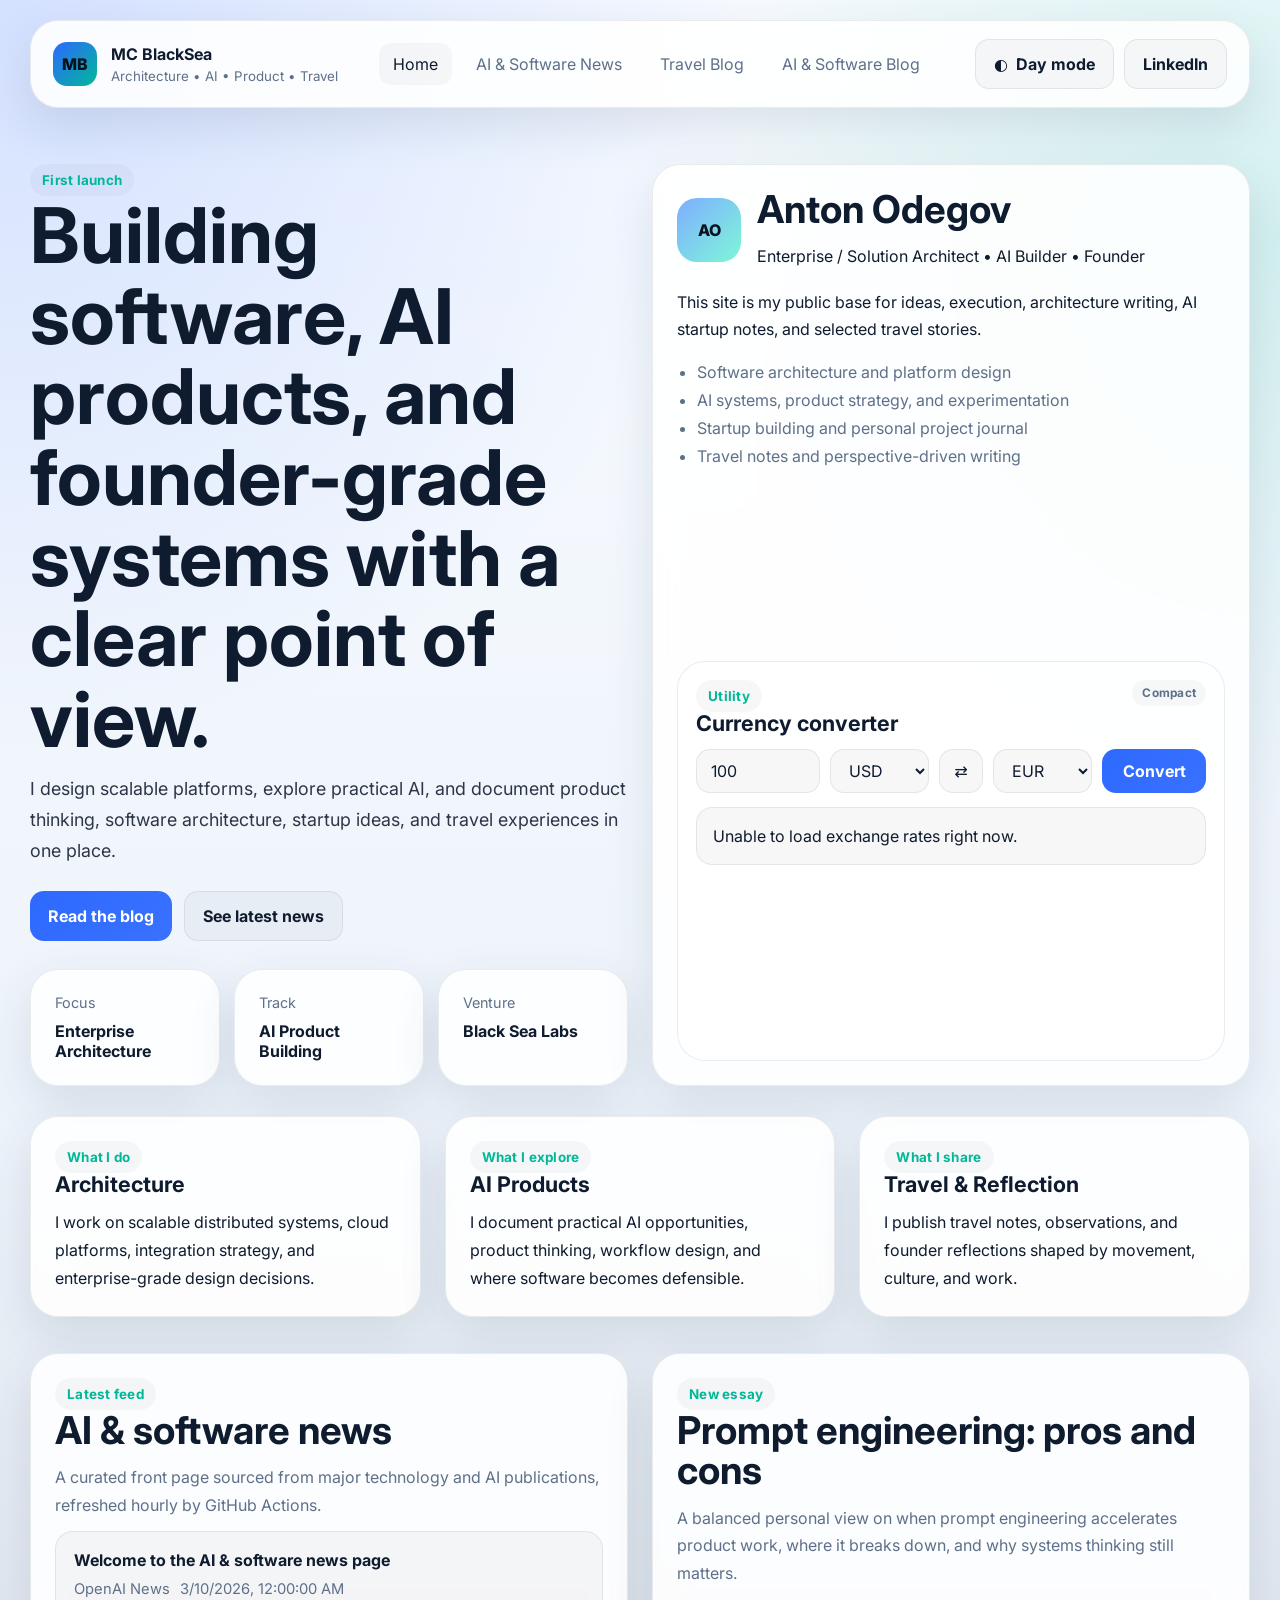
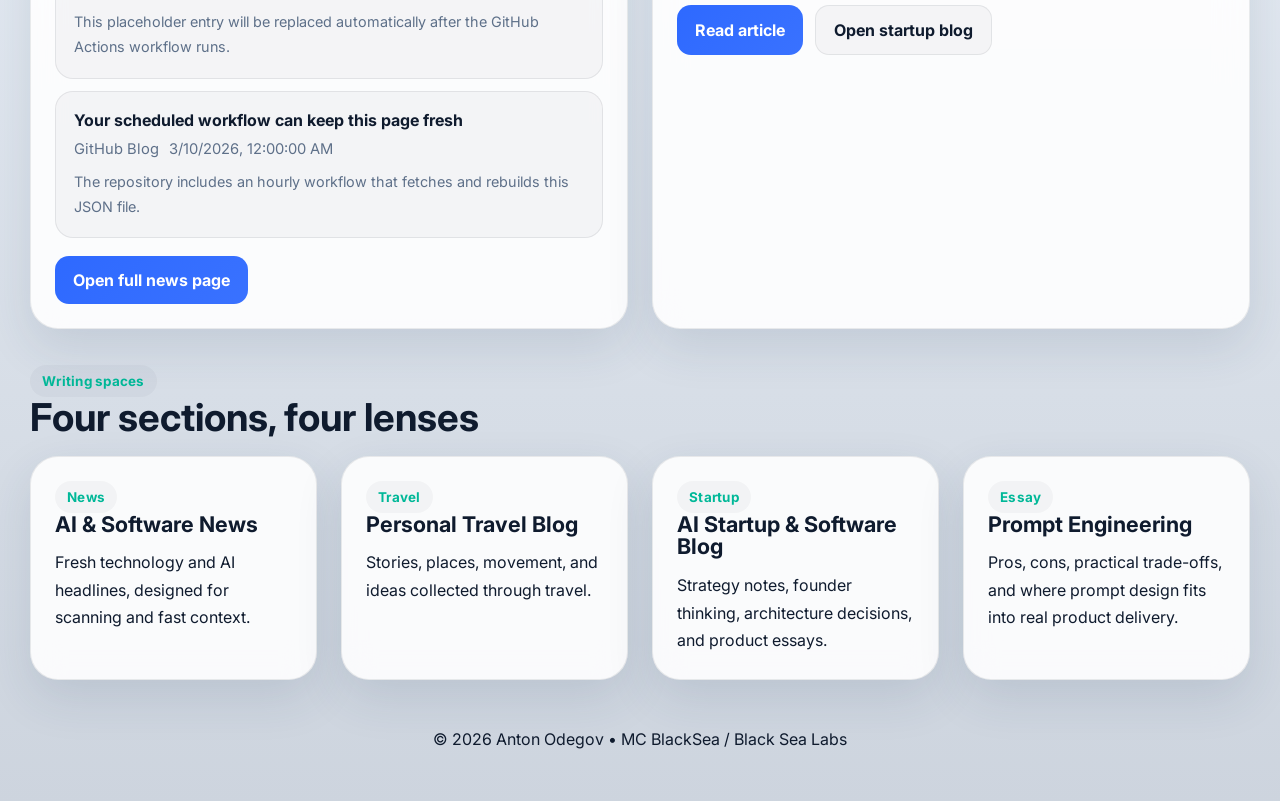
==== commit 8b436147: "Add files via upload updated blog & converter" ====
--- a/index.html
+++ b/index.html
@@ -1,5 +1,5 @@
 <!DOCTYPE html>
-<html lang="en">
+<html lang="en" data-theme="dark">
 <head>
   <meta charset="UTF-8" />
   <meta name="viewport" content="width=device-width, initial-scale=1.0" />
@@ -26,7 +26,13 @@
         <a href="travel.html">Travel Blog</a>
         <a href="startup.html">AI & Software Blog</a>
       </nav>
-      <a class="button button-ghost" href="https://www.linkedin.com/in/anton-odegov/" target="_blank" rel="noreferrer">LinkedIn</a>
+      <div class="header-actions">
+        <button class="theme-toggle button button-ghost" type="button" id="themeToggle" aria-label="Toggle day and night mode">
+          <span class="theme-toggle-icon">◐</span>
+          <span id="themeToggleText">Night mode</span>
+        </button>
+        <a class="button button-ghost" href="https://www.linkedin.com/in/anton-odegov/" target="_blank" rel="noreferrer">LinkedIn</a>
+      </div>
     </header>
 
     <main>
@@ -48,23 +54,46 @@
             <div class="metric-card glass"><span>Venture</span><strong>Black Sea Labs</strong></div>
           </div>
         </div>
-        <aside class="profile-card glass">
-          <div class="profile-top">
-            <div class="avatar">AO</div>
-            <div>
-              <h2>Anton Odegov</h2>
-              <p>Enterprise / Solution Architect • AI Builder • Founder</p>
+        <aside class="profile-card glass hero-side-stack">
+          <div>
+            <div class="profile-top">
+              <div class="avatar">AO</div>
+              <div>
+                <h2>Anton Odegov</h2>
+                <p>Enterprise / Solution Architect • AI Builder • Founder</p>
+              </div>
             </div>
+            <p>
+              This site is my public base for ideas, execution, architecture writing, AI startup notes, and selected travel stories.
+            </p>
+            <ul class="check-list">
+              <li>Software architecture and platform design</li>
+              <li>AI systems, product strategy, and experimentation</li>
+              <li>Startup building and personal project journal</li>
+              <li>Travel notes and perspective-driven writing</li>
+            </ul>
           </div>
-          <p>
-            This site is my public base for ideas, execution, architecture writing, AI startup notes, and selected travel stories.
-          </p>
-          <ul class="check-list">
-            <li>Software architecture and platform design</li>
-            <li>AI systems, product strategy, and experimentation</li>
-            <li>Startup building and personal project journal</li>
-            <li>Travel notes and perspective-driven writing</li>
-          </ul>
+
+          <section class="mini-converter card subtle-panel compact-converter">
+            <div class="panel-head">
+              <div>
+                <div class="card-kicker">Utility</div>
+                <h3>Currency converter</h3>
+              </div>
+              <span class="tiny-pill">Compact</span>
+            </div>
+            <form id="converter-form" class="compact-converter-form">
+              <div class="inline-fields">
+                <input id="amount" type="number" value="100" min="0" step="0.01" aria-label="Amount" />
+                <select id="fromCurrency" aria-label="From currency"></select>
+                <button class="swap-button" id="swapCurrencies" type="button" aria-label="Swap currencies">⇄</button>
+                <select id="toCurrency" aria-label="To currency"></select>
+                <button class="button compact-button" type="submit">Convert</button>
+              </div>
+            </form>
+            <div id="converterResult" class="compact-result">Loading latest rates…</div>
+            <p class="small muted" id="converterMeta"></p>
+          </section>
         </aside>
       </section>
 
@@ -88,40 +117,22 @@
 
       <section class="section grid-2">
         <article class="card glass">
-          <div class="card-kicker">Live utility</div>
-          <h2>Currency converter</h2>
-          <p class="muted">Quick conversion widget on the homepage for international work, travel, and market thinking.</p>
-          <form id="converter-form" class="converter-form">
-            <div class="field-group">
-              <label for="amount">Amount</label>
-              <input id="amount" type="number" value="100" min="0" step="0.01" />
-            </div>
-            <div class="field-row">
-              <div class="field-group">
-                <label for="fromCurrency">From</label>
-                <select id="fromCurrency"></select>
-              </div>
-              <div class="field-group">
-                <label for="toCurrency">To</label>
-                <select id="toCurrency"></select>
-              </div>
-            </div>
-            <div class="button-row">
-              <button class="button" type="submit">Convert</button>
-              <button class="button button-ghost" id="swapCurrencies" type="button">Swap</button>
-            </div>
-          </form>
-          <div id="converterResult" class="result-box">Loading latest rates…</div>
-          <p class="small muted" id="converterMeta"></p>
-        </article>
-
-        <article class="card glass">
           <div class="card-kicker">Latest feed</div>
           <h2>AI & software news</h2>
-          <p class="muted">A curated front page sourced from major technology and AI publications.</p>
+          <p class="muted">A curated front page sourced from major technology and AI publications, refreshed hourly by GitHub Actions.</p>
           <div id="newsPreview" class="news-preview-list"></div>
           <div class="button-row top-gap">
             <a class="button" href="news.html">Open full news page</a>
+          </div>
+        </article>
+
+        <article class="card glass featured-essay">
+          <div class="card-kicker">New essay</div>
+          <h2>Prompt engineering: pros and cons</h2>
+          <p class="muted">A balanced personal view on when prompt engineering accelerates product work, where it breaks down, and why systems thinking still matters.</p>
+          <div class="button-row top-gap">
+            <a class="button" href="prompt-engineering-pros-and-cons.html">Read article</a>
+            <a class="button button-ghost" href="startup.html">Open startup blog</a>
           </div>
         </article>
       </section>
@@ -130,10 +141,10 @@
         <div class="section-head">
           <div>
             <div class="eyebrow">Writing spaces</div>
-            <h2>Three sections, three lenses</h2>
+            <h2>Four sections, four lenses</h2>
           </div>
         </div>
-        <div class="grid-3">
+        <div class="grid-4 cards-grid-4">
           <a class="card glass page-tile" href="news.html">
             <span class="tile-tag">News</span>
             <h3>AI & Software News</h3>
@@ -149,6 +160,11 @@
             <h3>AI Startup & Software Blog</h3>
             <p>Strategy notes, founder thinking, architecture decisions, and product essays.</p>
           </a>
+          <a class="card glass page-tile" href="prompt-engineering-pros-and-cons.html">
+            <span class="tile-tag">Essay</span>
+            <h3>Prompt Engineering</h3>
+            <p>Pros, cons, practical trade-offs, and where prompt design fits into real product delivery.</p>
+          </a>
         </div>
       </section>
     </main>
--- a/assets/styles.css
+++ b/assets/styles.css
@@ -1,17 +1,37 @@
 :root {
   --bg: #07111f;
+  --bg-2: #0c1728;
   --bg-soft: rgba(14, 23, 39, 0.72);
   --card: rgba(13, 23, 38, 0.78);
+  --card-2: rgba(255, 255, 255, 0.03);
   --line: rgba(255, 255, 255, 0.08);
+  --line-strong: rgba(255, 255, 255, 0.14);
   --text: #e9f1fb;
   --muted: #9eb0c8;
   --accent: #76a8ff;
   --accent-2: #77f7d5;
+  --accent-3: #c6d6ff;
   --shadow: 0 20px 60px rgba(0, 0, 0, 0.35);
   --radius-xl: 28px;
   --radius-lg: 22px;
   --radius-md: 16px;
   --container: 1220px;
+}
+
+html[data-theme="light"] {
+  --bg: #eef4fb;
+  --bg-2: #f8fbff;
+  --bg-soft: rgba(255, 255, 255, 0.9);
+  --card: rgba(255, 255, 255, 0.88);
+  --card-2: rgba(7, 17, 31, 0.03);
+  --line: rgba(7, 17, 31, 0.08);
+  --line-strong: rgba(7, 17, 31, 0.14);
+  --text: #0f1b2e;
+  --muted: #5e7089;
+  --accent: #2e69ff;
+  --accent-2: #00b898;
+  --accent-3: #204699;
+  --shadow: 0 18px 48px rgba(35, 58, 88, 0.12);
 }
 
 * { box-sizing: border-box; }
@@ -20,16 +40,21 @@
   margin: 0;
   font-family: 'Inter', system-ui, sans-serif;
   background:
-    radial-gradient(circle at 0% 0%, rgba(118, 168, 255, 0.18), transparent 28%),
-    radial-gradient(circle at 100% 10%, rgba(119, 247, 213, 0.14), transparent 24%),
-    linear-gradient(180deg, #08101c, #07111f 45%, #091523);
+    radial-gradient(circle at 0% 0%, color-mix(in srgb, var(--accent) 18%, transparent), transparent 28%),
+    radial-gradient(circle at 100% 10%, color-mix(in srgb, var(--accent-2) 14%, transparent), transparent 24%),
+    linear-gradient(180deg, var(--bg-2), var(--bg) 45%, color-mix(in srgb, var(--bg) 85%, #12203a));
   color: var(--text);
   min-height: 100vh;
+  transition: background .25s ease, color .25s ease;
 }
 
 a { color: inherit; text-decoration: none; }
 img { max-width: 100%; display: block; }
 button, input, select { font: inherit; }
+input, select, button { outline: none; }
+input:focus, select:focus, button:focus, a:focus {
+  box-shadow: 0 0 0 4px color-mix(in srgb, var(--accent) 22%, transparent);
+}
 
 .site-shell {
   width: min(calc(100% - 32px), var(--container));
@@ -59,6 +84,7 @@
   display: flex;
   align-items: center;
   gap: 14px;
+  min-width: 0;
 }
 
 .brand-mark {
@@ -70,15 +96,17 @@
   background: linear-gradient(135deg, var(--accent), var(--accent-2));
   color: #08101c;
   font-weight: 800;
+  flex: 0 0 auto;
 }
 
 .brand strong, .brand small { display: block; }
 .brand small { color: var(--muted); margin-top: 4px; }
 
-.main-nav {
+.main-nav, .header-actions {
   display: flex;
   gap: 10px;
   flex-wrap: wrap;
+  align-items: center;
 }
 
 .main-nav a {
@@ -89,13 +117,14 @@
 
 .main-nav a.active,
 .main-nav a:hover {
-  background: rgba(255,255,255,0.05);
+  background: var(--card-2);
   color: var(--text);
 }
 
 .hero,
 .grid-2,
 .grid-3,
+.grid-4,
 .post-grid,
 .news-grid {
   display: grid;
@@ -110,27 +139,34 @@
 
 .grid-2 { grid-template-columns: repeat(2, minmax(0, 1fr)); }
 .grid-3 { grid-template-columns: repeat(3, minmax(0, 1fr)); }
-
-.eyebrow, .card-kicker, .tile-tag {
+.grid-4 { grid-template-columns: repeat(4, minmax(0, 1fr)); }
+
+.eyebrow, .card-kicker, .tile-tag, .tiny-pill {
   display: inline-flex;
   align-items: center;
   gap: 8px;
   padding: 8px 12px;
   border-radius: 999px;
-  background: rgba(255,255,255,0.06);
+  background: var(--card-2);
   color: var(--accent-2);
   font-size: 0.84rem;
   font-weight: 700;
   letter-spacing: 0.02em;
 }
 
+.tiny-pill {
+  padding: 6px 10px;
+  font-size: .74rem;
+  color: var(--muted);
+}
+
 h1, h2, h3 { margin: 0 0 14px; line-height: 1.05; }
 h1 { font-size: clamp(2.6rem, 6vw, 5.2rem); max-width: 11ch; }
 h2 { font-size: clamp(1.6rem, 3vw, 2.5rem); }
 h3 { font-size: 1.35rem; }
 
 p { margin: 0; color: var(--text); line-height: 1.72; }
-.lead { color: #d7e4f8; font-size: 1.12rem; max-width: 64ch; margin-top: 14px; }
+.lead { color: color-mix(in srgb, var(--text) 88%, white); font-size: 1.12rem; max-width: 64ch; margin-top: 14px; }
 .muted, .small { color: var(--muted); }
 .small { font-size: 0.9rem; }
 
@@ -148,16 +184,17 @@
   gap: 8px;
   padding: 14px 18px;
   border-radius: 14px;
-  background: linear-gradient(135deg, var(--accent), #5d8dff);
-  color: #07111f;
+  background: linear-gradient(135deg, var(--accent), color-mix(in srgb, var(--accent) 76%, #5d8dff));
+  color: white;
   font-weight: 700;
   border: none;
   cursor: pointer;
-}
-
-.button:hover { transform: translateY(-1px); }
+  transition: transform .15s ease, box-shadow .15s ease, background .2s ease;
+}
+
+.button:hover, .swap-button:hover { transform: translateY(-1px); }
 .button-ghost {
-  background: rgba(255,255,255,0.04);
+  background: var(--card-2);
   color: var(--text);
   border: 1px solid var(--line);
 }
@@ -172,7 +209,8 @@
 .metric-card,
 .card,
 .profile-card,
-.page-hero {
+.page-hero,
+.article-shell {
   border-radius: var(--radius-xl);
   padding: 24px;
 }
@@ -203,38 +241,74 @@
   color: #07111f;
 }
 
+.hero-side-stack {
+  display: grid;
+  gap: 18px;
+}
+
 .check-list {
   padding-left: 20px;
   margin: 18px 0 0;
   color: var(--muted);
 }
-
 .check-list li + li { margin-top: 8px; }
 .section { padding: 18px 0; }
 .section-head { margin-bottom: 18px; }
 .top-gap { margin-top: 18px; }
 
-.converter-form { margin-top: 18px; }
-.field-row { display: grid; grid-template-columns: repeat(2, minmax(0, 1fr)); gap: 14px; }
-.field-group { display: grid; gap: 8px; margin-bottom: 14px; }
-.field-group label { font-size: 0.92rem; color: var(--muted); }
-.field-group input,
-.field-group select {
+.subtle-panel {
+  background: color-mix(in srgb, var(--card) 65%, transparent);
+  border: 1px solid var(--line);
+}
+.panel-head {
+  display: flex;
+  justify-content: space-between;
+  align-items: flex-start;
+  gap: 12px;
+  margin-bottom: 14px;
+}
+
+.compact-converter {
+  padding: 18px;
+}
+
+.compact-converter h3 { margin-bottom: 0; }
+.compact-converter-form { margin-top: 10px; }
+.inline-fields {
+  display: grid;
+  grid-template-columns: minmax(88px, 1fr) minmax(78px, .8fr) 44px minmax(78px, .8fr) auto;
+  gap: 10px;
+  align-items: center;
+}
+.inline-fields input,
+.inline-fields select {
   width: 100%;
-  padding: 14px 14px;
+  height: 44px;
   border-radius: 14px;
   border: 1px solid var(--line);
-  background: rgba(255,255,255,0.03);
-  color: var(--text);
-}
-
-.result-box {
-  margin-top: 18px;
-  padding: 18px;
+  background: var(--card-2);
+  color: var(--text);
+  padding: 0 14px;
+}
+.swap-button {
+  width: 44px;
+  height: 44px;
+  border-radius: 14px;
+  border: 1px solid var(--line);
+  background: var(--card-2);
+  color: var(--text);
+  cursor: pointer;
+}
+.compact-button { min-width: 104px; padding: 12px 16px; }
+.compact-result {
+  margin-top: 14px;
+  padding: 14px 16px;
   border-radius: 16px;
-  background: rgba(255,255,255,0.04);
-  border: 1px solid var(--line);
-  min-height: 72px;
+  background: var(--card-2);
+  border: 1px solid var(--line);
+  min-height: 58px;
+  display: flex;
+  align-items: center;
 }
 
 .news-preview-list,
@@ -247,7 +321,8 @@
   padding: 18px;
   border-radius: 18px;
   border: 1px solid var(--line);
-  background: rgba(255,255,255,0.03);
+  background: var(--card-2);
+  transition: transform .18s ease, border-color .18s ease, background .18s ease;
 }
 .news-preview-item + .news-preview-item { margin-top: 12px; }
 .news-card h3, .post-card h3 { margin-bottom: 8px; }
@@ -271,28 +346,52 @@
   padding: 10px 14px;
   border-radius: 999px;
   border: 1px solid var(--line);
-  background: rgba(255,255,255,0.03);
+  background: var(--card-2);
   color: var(--muted);
   cursor: pointer;
 }
 
 .chip.active {
-  background: rgba(118,168,255,0.16);
-  color: var(--text);
-  border-color: rgba(118,168,255,0.35);
+  background: color-mix(in srgb, var(--accent) 16%, transparent);
+  color: var(--text);
+  border-color: color-mix(in srgb, var(--accent) 35%, transparent);
 }
 
 .news-grid, .post-grid {
   grid-template-columns: repeat(2, minmax(0, 1fr));
 }
 
-.page-tile { transition: transform .18s ease, border-color .18s ease; }
-.page-tile:hover, .news-card:hover, .post-card:hover { transform: translateY(-3px); border-color: rgba(118,168,255,0.28); }
+.page-tile:hover, .news-card:hover, .post-card:hover, .news-preview-item:hover {
+  transform: translateY(-3px);
+  border-color: color-mix(in srgb, var(--accent) 28%, transparent);
+}
+
+.article-shell {
+  max-width: 860px;
+  margin: 56px auto 0;
+}
+.article-shell h1 { max-width: 14ch; }
+.article-shell h2 {
+  margin-top: 30px;
+  margin-bottom: 12px;
+  font-size: clamp(1.35rem, 2vw, 1.8rem);
+}
+.article-meta { margin-top: 8px; }
+.article-list { display: grid; gap: 10px; margin-top: 8px; }
+.article-list p {
+  padding-left: 16px;
+  border-left: 2px solid color-mix(in srgb, var(--accent) 35%, transparent);
+}
 
 .site-footer {
   padding: 28px 0 8px;
   text-align: center;
   color: var(--muted);
+}
+
+@media (max-width: 1120px) {
+  .grid-4, .cards-grid-4 { grid-template-columns: repeat(2, minmax(0, 1fr)); }
+  .inline-fields { grid-template-columns: 1fr 1fr 44px 1fr auto; }
 }
 
 @media (max-width: 1024px) {
@@ -304,7 +403,15 @@
 
 @media (max-width: 720px) {
   .site-shell { width: min(calc(100% - 20px), var(--container)); }
-  .site-header, .card, .profile-card, .page-hero { padding: 18px; }
-  .field-row { grid-template-columns: 1fr; }
+  .site-header, .card, .profile-card, .page-hero, .article-shell { padding: 18px; }
   .main-nav { display: grid; grid-template-columns: repeat(2, minmax(0, 1fr)); width: 100%; }
-}
+  .header-actions { width: 100%; }
+  .theme-toggle { flex: 1 1 auto; }
+  .grid-4, .cards-grid-4 { grid-template-columns: 1fr; }
+  .inline-fields {
+    grid-template-columns: 1fr 1fr;
+  }
+  .compact-button, .swap-button {
+    width: 100%;
+  }
+}
